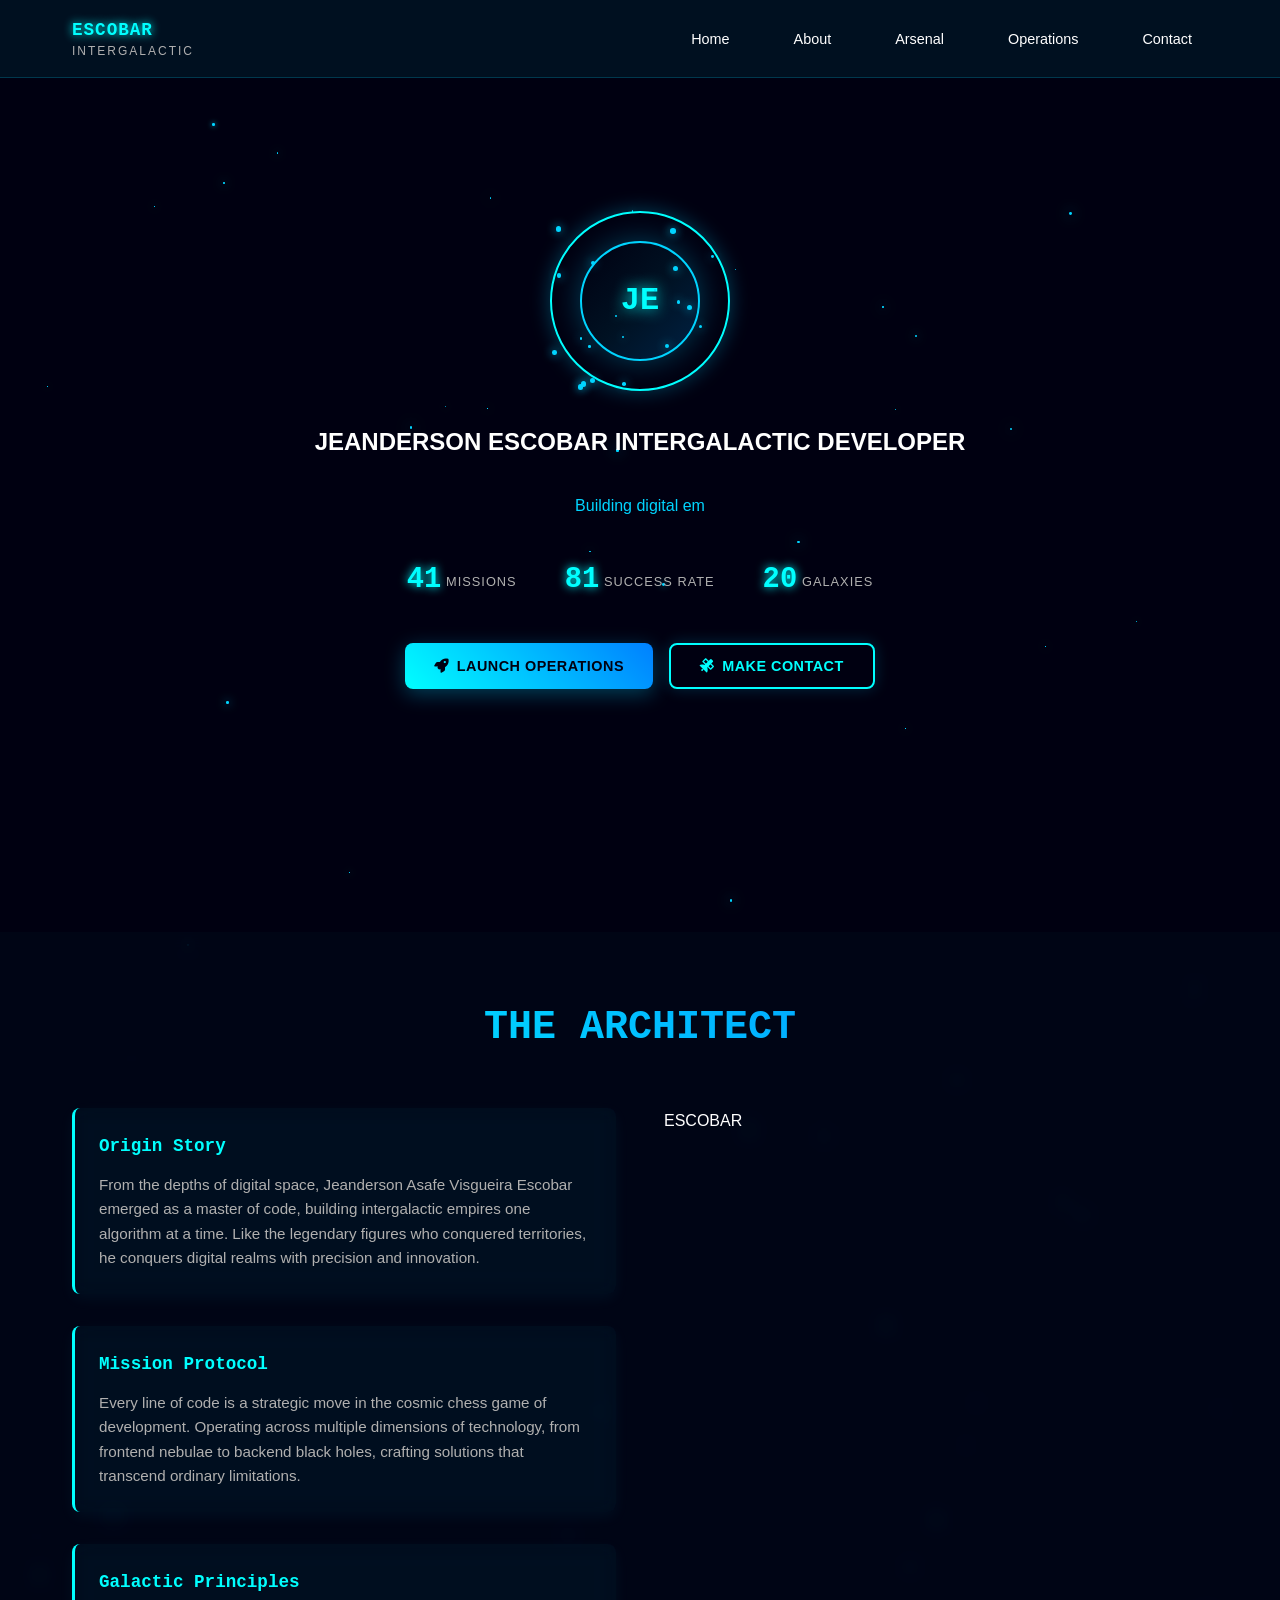
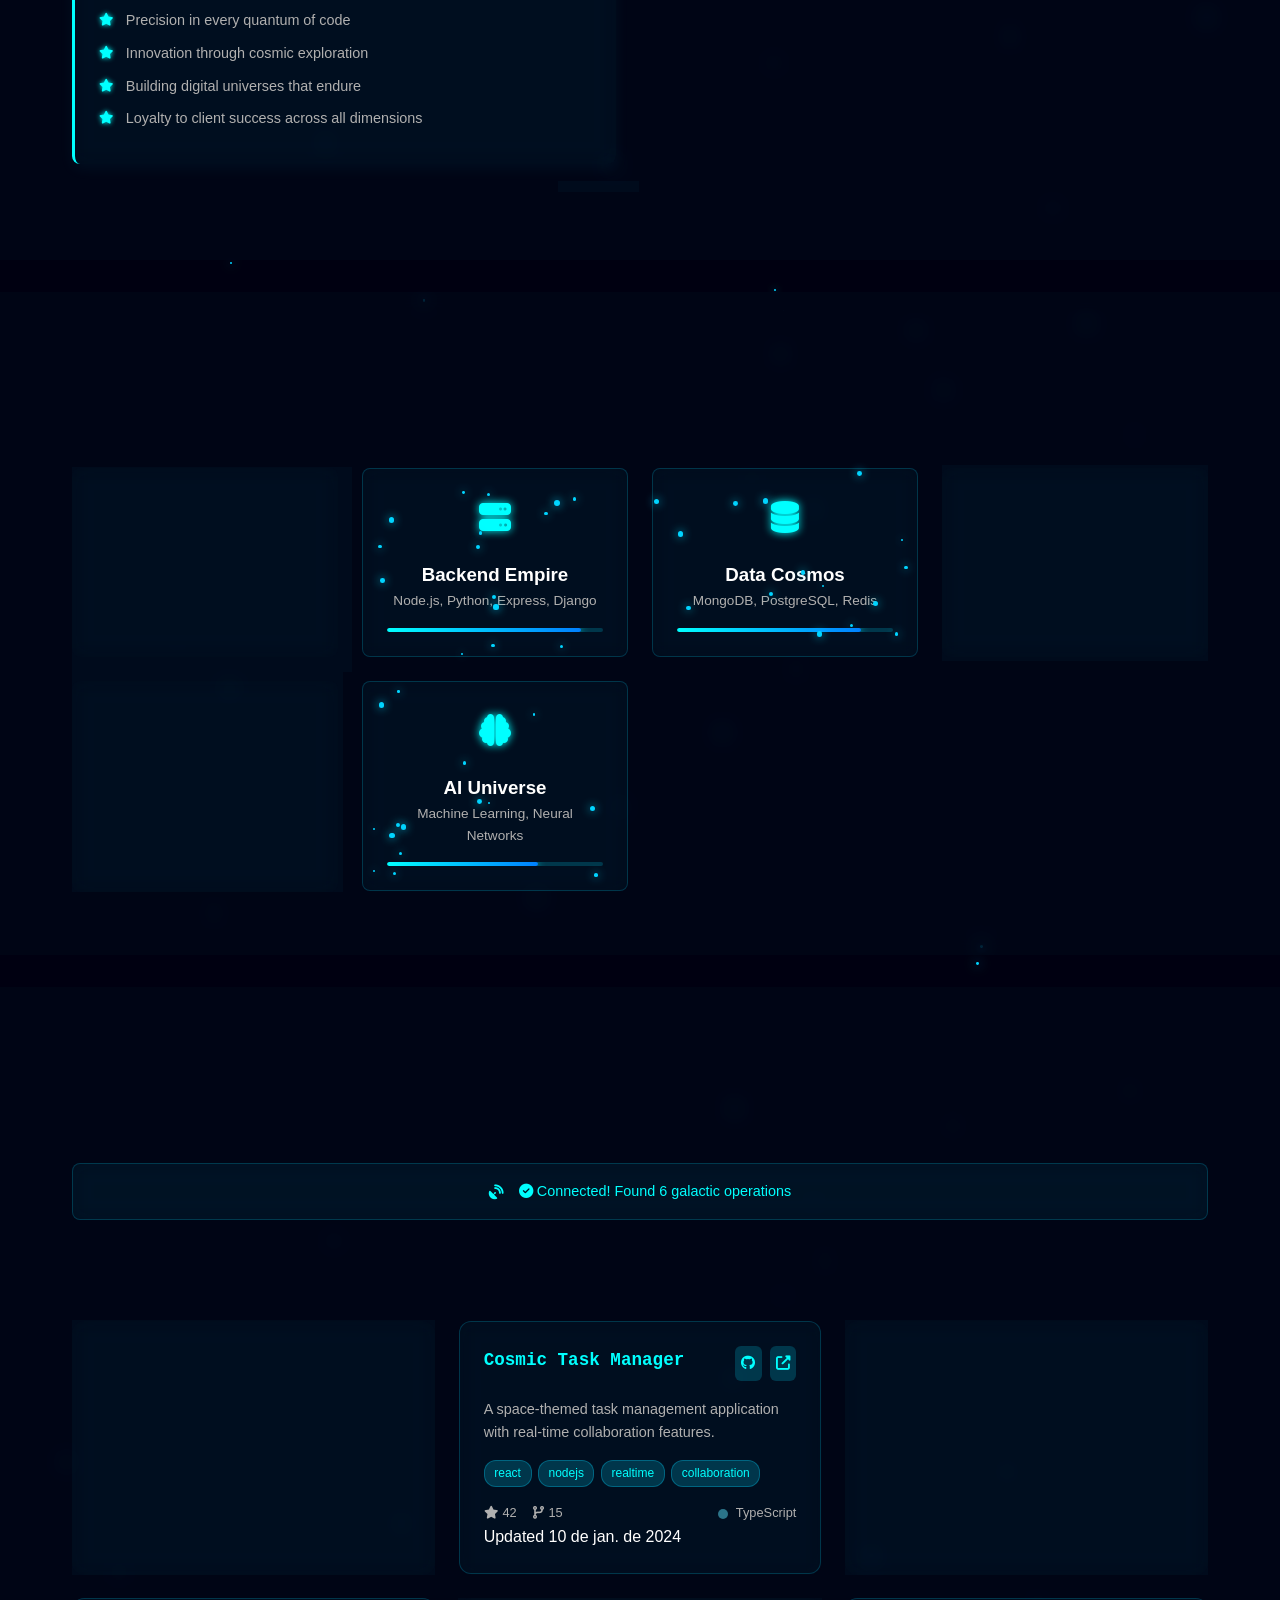
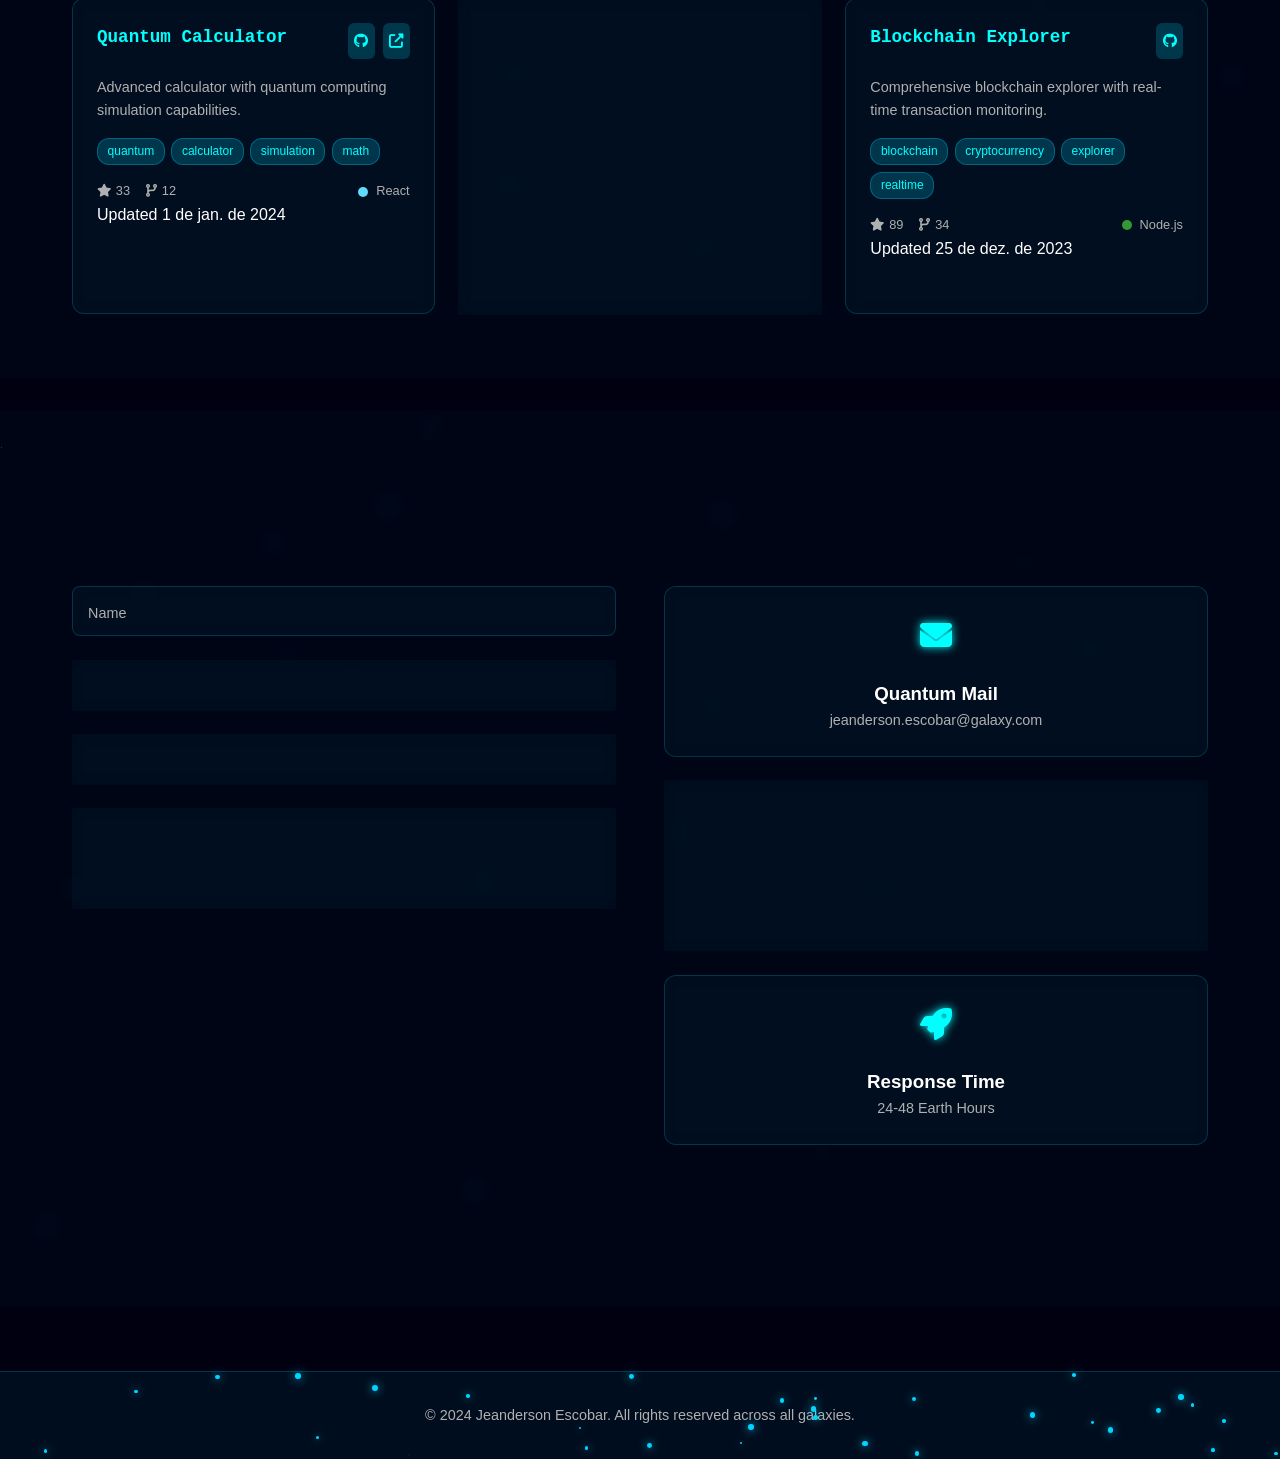
==== index-fixed.html @ a7694b0b "portfolio" ====
<!DOCTYPE html>
<html lang="pt-BR">
<head>
    <meta charset="UTF-8">
    <meta name="viewport" content="width=device-width, initial-scale=1.0">
    <title>Jeanderson Escobar - Intergalactic Developer</title>
    <link href="https://fonts.googleapis.com/css2?family=Orbitron:wght@400;700;900&family=Exo+2:wght@300;400;500;600;700&display=swap" rel="stylesheet">
    <link rel="stylesheet" href="https://cdnjs.cloudflare.com/ajax/libs/font-awesome/6.4.0/css/all.min.css">
    <link rel="stylesheet" href="styles.css">
</head>
<body>
    <!-- Starfield Background -->
    <div id="starfield"></div>
    <div id="nebula"></div>
    
    <!-- Navigation -->
    <nav class="navbar" id="navbar">
        <div class="nav-container">
            <div class="nav-logo">
                <span class="logo-text">ESCOBAR</span>
                <span class="logo-subtitle">INTERGALACTIC</span>
            </div>
            <ul class="nav-menu" id="nav-menu">
                <li><a href="#home" class="nav-link">Home</a></li>
                <li><a href="#about" class="nav-link">About</a></li>
                <li><a href="#skills" class="nav-link">Arsenal</a></li>
                <li><a href="#projects" class="nav-link">Operations</a></li>
                <li><a href="#contact" class="nav-link">Contact</a></li>
            </ul>
            <div class="hamburger" id="hamburger">
                <span></span>
                <span></span>
                <span></span>
            </div>
        </div>
    </nav>

    <!-- Hero Section -->
    <section id="home" class="hero">
        <div class="hero-content">
            <div class="hero-avatar">
                <div class="avatar-ring"></div>
                <div class="avatar-core">JE</div>
                <div class="avatar-particles"></div>
            </div>
            <h1 class="hero-title">
                <span class="title-line">JEANDERSON</span>
                <span class="title-line main-name">ESCOBAR</span>
                <span class="title-line subtitle">INTERGALACTIC DEVELOPER</span>
            </h1>
            <div class="hero-description">
                <p class="typing-text" id="typing-text">Building digital empires across the galaxy...</p>
            </div>
            <div class="hero-stats">
                <div class="stat-item">
                    <span class="stat-number" data-target="50">0</span>
                    <span class="stat-label">Missions</span>
                </div>
                <div class="stat-item">
                    <span class="stat-number" data-target="100">0</span>
                    <span class="stat-label">Success Rate</span>
                </div>
                <div class="stat-item">
                    <span class="stat-number" data-target="25">0</span>
                    <span class="stat-label">Galaxies</span>
                </div>
            </div>
            <div class="hero-buttons">
                <button class="btn btn-primary" onclick="scrollToSection('projects')">
                    <i class="fas fa-rocket"></i>
                    Launch Operations
                </button>
                <button class="btn btn-secondary" onclick="scrollToSection('contact')">
                    <i class="fas fa-satellite"></i>
                    Make Contact
                </button>
            </div>
        </div>
        <div class="scroll-indicator">
            <div class="scroll-arrow"></div>
        </div>
    </section>

    <!-- About Section -->
    <section id="about" class="section">
        <div class="container">
            <h2 class="section-title">
                <span class="title-text">THE ARCHITECT</span>
                <span class="title-glow"></span>
            </h2>
            <div class="about-content">
                <div class="about-text">
                    <div class="text-block">
                        <h3>Origin Story</h3>
                        <p>From the depths of digital space, Jeanderson Asafe Visgueira Escobar emerged as a master of code, building intergalactic empires one algorithm at a time. Like the legendary figures who conquered territories, he conquers digital realms with precision and innovation.</p>
                    </div>
                    <div class="text-block">
                        <h3>Mission Protocol</h3>
                        <p>Every line of code is a strategic move in the cosmic chess game of development. Operating across multiple dimensions of technology, from frontend nebulae to backend black holes, crafting solutions that transcend ordinary limitations.</p>
                    </div>
                    <div class="text-block">
                        <h3>Galactic Principles</h3>
                        <ul class="principle-list">
                            <li><i class="fas fa-star"></i> Precision in every quantum of code</li>
                            <li><i class="fas fa-star"></i> Innovation through cosmic exploration</li>
                            <li><i class="fas fa-star"></i> Building digital universes that endure</li>
                            <li><i class="fas fa-star"></i> Loyalty to client success across all dimensions</li>
                        </ul>
                    </div>
                </div>
                <div class="about-visual">
                    <div class="hologram-container">
                        <div class="hologram-avatar">
                            <div class="hologram-lines"></div>
                            <div class="avatar-3d">ESCOBAR</div>
                            <div class="hologram-data">
                                <div class="data-stream"></div>
                                <div class="data-stream"></div>
                                <div class="data-stream"></div>
                            </div>
                        </div>
                    </div>
                </div>
            </div>
        </div>
    </section>

    <!-- Skills Section -->
    <section id="skills" class="section">
        <div class="container">
            <h2 class="section-title">
                <span class="title-text">ARSENAL OF TECHNOLOGIES</span>
                <span class="title-glow"></span>
            </h2>
            <div class="skills-grid">
                <div class="skill-card" data-skill="frontend">
                    <div class="skill-icon">
                        <i class="fab fa-react"></i>
                    </div>
                    <h3>Frontend Mastery</h3>
                    <p>React, Vue.js, Angular, TypeScript</p>
                    <div class="skill-level">
                        <div class="level-bar" data-level="95"></div>
                    </div>
                    <div class="skill-particles"></div>
                </div>
                <div class="skill-card" data-skill="backend">
                    <div class="skill-icon">
                        <i class="fas fa-server"></i>
                    </div>
                    <h3>Backend Empire</h3>
                    <p>Node.js, Python, Express, Django</p>
                    <div class="skill-level">
                        <div class="level-bar" data-level="90"></div>
                    </div>
                    <div class="skill-particles"></div>
                </div>
                <div class="skill-card" data-skill="database">
                    <div class="skill-icon">
                        <i class="fas fa-database"></i>
                    </div>
                    <h3>Data Cosmos</h3>
                    <p>MongoDB, PostgreSQL, Redis</p>
                    <div class="skill-level">
                        <div class="level-bar" data-level="85"></div>
                    </div>
                    <div class="skill-particles"></div>
                </div>
                <div class="skill-card" data-skill="devops">
                    <div class="skill-icon">
                        <i class="fas fa-cloud"></i>
                    </div>
                    <h3>Cloud Galaxy</h3>
                    <p>AWS, Docker, Kubernetes</p>
                    <div class="skill-level">
                        <div class="level-bar" data-level="80"></div>
                    </div>
                    <div class="skill-particles"></div>
                </div>
                <div class="skill-card" data-skill="mobile">
                    <div class="skill-icon">
                        <i class="fas fa-mobile-alt"></i>
                    </div>
                    <h3>Mobile Dimension</h3>
                    <p>React Native, Flutter</p>
                    <div class="skill-level">
                        <div class="level-bar" data-level="75"></div>
                    </div>
                    <div class="skill-particles"></div>
                </div>
                <div class="skill-card" data-skill="ai">
                    <div class="skill-icon">
                        <i class="fas fa-brain"></i>
                    </div>
                    <h3>AI Universe</h3>
                    <p>Machine Learning, Neural Networks</p>
                    <div class="skill-level">
                        <div class="level-bar" data-level="70"></div>
                    </div>
                    <div class="skill-particles"></div>
                </div>
            </div>
        </div>
    </section>

    <!-- Projects Section -->
    <section id="projects" class="section">
        <div class="container">
            <h2 class="section-title">
                <span class="title-text">GALACTIC OPERATIONS</span>
                <span class="title-glow"></span>
            </h2>
            <div class="github-status" id="github-status">
                <div class="status-indicator">
                    <i class="fas fa-satellite-dish"></i>
                    <span id="status-text">Initializing galactic scan...</span>
                </div>
            </div>
            <div class="project-filters">
                <button class="filter-btn active" data-filter="all">All Operations</button>
                <div id="language-filters"></div>
            </div>
            <div class="projects-grid" id="projects-grid">
                <!-- Projects will be loaded here -->
            </div>
            <div class="loading-spinner" id="loading-spinner">
                <div class="spinner"></div>
                <p>Scanning the galaxy for operations...</p>
            </div>
        </div>
    </section>

    <!-- Contact Section -->
    <section id="contact" class="section">
        <div class="container">
            <h2 class="section-title">
                <span class="title-text">ESTABLISH CONTACT</span>
                <span class="title-glow"></span>
            </h2>
            <div class="contact-content">
                <div class="contact-form-container">
                    <form class="contact-form" id="contact-form">
                        <div class="form-group">
                            <input type="text" id="name" name="name" required>
                            <label for="name">Name</label>
                            <div class="input-glow"></div>
                        </div>
                        <div class="form-group">
                            <input type="email" id="email" name="email" required>
                            <label for="email">Email</label>
                            <div class="input-glow"></div>
                        </div>
                        <div class="form-group">
                            <input type="text" id="subject" name="subject" required>
                            <label for="subject">Mission Type</label>
                            <div class="input-glow"></div>
                        </div>
                        <div class="form-group">
                            <textarea id="message" name="message" required></textarea>
                            <label for="message">Mission Details</label>
                            <div class="input-glow"></div>
                        </div>
                        <button type="submit" class="btn btn-primary">
                            <i class="fas fa-paper-plane"></i>
                            Transmit Message
                        </button>
                    </form>
                </div>
                <div class="contact-info">
                    <div class="contact-card">
                        <div class="card-icon">
                            <i class="fas fa-envelope"></i>
                        </div>
                        <h3>Quantum Mail</h3>
                        <p>jeanderson.escobar@galaxy.com</p>
                    </div>
                    <div class="contact-card">
                        <div class="card-icon">
                            <i class="fas fa-map-marker-alt"></i>
                        </div>
                        <h3>Base Location</h3>
                        <p>São Paulo, Earth, Milky Way</p>
                    </div>
                    <div class="contact-card">
                        <div class="card-icon">
                            <i class="fas fa-rocket"></i>
                        </div>
                        <h3>Response Time</h3>
                        <p>24-48 Earth Hours</p>
                    </div>
                </div>
            </div>
            <div class="social-links">
                <a href="#" class="social-link">
                    <i class="fab fa-github"></i>
                </a>
                <a href="#" class="social-link">
                    <i class="fab fa-linkedin"></i>
                </a>
                <a href="#" class="social-link">
                    <i class="fab fa-twitter"></i>
                </a>
                <a href="#" class="social-link">
                    <i class="fab fa-instagram"></i>
                </a>
            </div>
        </div>
    </section>

    <!-- Footer -->
    <footer class="footer">
        <div class="container">
            <p>&copy; 2024 Jeanderson Escobar. All rights reserved across all galaxies.</p>
            <div class="footer-particles"></div>
        </div>
    </footer>

    <!-- Scripts -->
    <script src="script-fixed.js"></script>
</body>
</html>
---- styles.css ----
/* Reset and Base Styles */
* {
  margin: 0;
  padding: 0;
  box-sizing: border-box;
}

:root {
  --primary-blue: #00d4ff;
  --secondary-blue: #0099cc;
  --dark-blue: #001122;
  --neon-blue: #00ffff;
  --electric-blue: #0080ff;
  --deep-space: #000011;
  --star-white: #ffffff;
  --light-speed: #ffffff;
  --speed-gradient: linear-gradient(135deg, #000011 0%, #001122 50%, #002244 100%);
  --text-primary: #ffffff;
  --text-secondary: #b0b0b0;
  --text-accent: #00d4ff;
}

html {
  scroll-behavior: smooth;
}

body {
  font-family: "Inter", sans-serif;
  background: var(--deep-space);
  color: var(--text-primary);
  overflow-x: hidden;
  line-height: 1.6;
  font-size: 16px;
  position: relative;
}

/* Light Speed Background */
#light-speed-bg {
  position: fixed;
  top: 0;
  left: 0;
  width: 100%;
  height: 100%;
  z-index: -1;
  background: var(--speed-gradient);
  overflow: hidden;
}

.light-rays {
  position: absolute;
  top: 50%;
  left: 50%;
  width: 200%;
  height: 200%;
  transform: translate(-50%, -50%);
  background: radial-gradient(
    ellipse at center,
    transparent 0%,
    transparent 30%,
    rgba(0, 212, 255, 0.1) 40%,
    transparent 70%
  );
  animation: lightRaysPulse 4s ease-in-out infinite alternate;
}

@keyframes lightRaysPulse {
  0% {
    transform: translate(-50%, -50%) scale(1) rotate(0deg);
    opacity: 0.3;
  }
  100% {
    transform: translate(-50%, -50%) scale(1.2) rotate(180deg);
    opacity: 0.8;
  }
}

.light-particles {
  position: absolute;
  width: 100%;
  height: 100%;
  background-image: radial-gradient(2px 2px at 20px 30px, #00d4ff, transparent),
    radial-gradient(2px 2px at 40px 70px, rgba(255, 255, 255, 0.8), transparent),
    radial-gradient(1px 1px at 90px 40px, #00ffff, transparent),
    radial-gradient(1px 1px at 130px 80px, rgba(0, 212, 255, 0.6), transparent),
    radial-gradient(2px 2px at 160px 30px, rgba(255, 255, 255, 0.4), transparent);
  background-repeat: repeat;
  background-size: 200px 100px;
  animation: lightParticlesMove 20s linear infinite;
}

@keyframes lightParticlesMove {
  0% {
    transform: translateX(-200px) translateY(-100px);
  }
  100% {
    transform: translateX(calc(100vw + 200px)) translateY(calc(100vh + 100px));
  }
}

.speed-lines {
  position: absolute;
  width: 100%;
  height: 100%;
  background: repeating-linear-gradient(
    90deg,
    transparent,
    transparent 100px,
    rgba(0, 212, 255, 0.03) 101px,
    rgba(0, 212, 255, 0.03) 102px
  );
  animation: speedLinesMove 2s linear infinite;
}

@keyframes speedLinesMove {
  0% {
    transform: translateX(-100px);
  }
  100% {
    transform: translateX(100px);
  }
}

/* Light Speed Effects */
.light-streak {
  position: absolute;
  width: 2px;
  height: 100px;
  background: linear-gradient(to bottom, transparent, #00d4ff, transparent);
  animation: lightStreak 1s linear infinite;
}

@keyframes lightStreak {
  0% {
    transform: translateX(-100vw) translateY(-50px) rotate(45deg);
    opacity: 0;
  }
  50% {
    opacity: 1;
  }
  100% {
    transform: translateX(100vw) translateY(50px) rotate(45deg);
    opacity: 0;
  }
}

/* Navigation */
.navbar {
  position: fixed;
  top: 0;
  width: 100%;
  background: rgba(0, 17, 34, 0.95);
  backdrop-filter: blur(20px);
  border-bottom: 1px solid rgba(0, 212, 255, 0.2);
  z-index: 1000;
  transition: all 0.3s ease;
}

.navbar.scrolled {
  background: rgba(0, 17, 34, 0.98);
  box-shadow: 0 5px 30px rgba(0, 212, 255, 0.1);
}

.nav-container {
  max-width: 1200px;
  margin: 0 auto;
  padding: 1rem 2rem;
  display: flex;
  justify-content: space-between;
  align-items: center;
}

.nav-logo {
  display: flex;
  flex-direction: column;
  align-items: flex-start;
}

.logo-text {
  font-family: "JetBrains Mono", monospace;
  font-size: 1.1rem;
  font-weight: 600;
  color: var(--neon-blue);
  text-shadow: 0 0 10px var(--neon-blue);
  letter-spacing: 1px;
}

.logo-subtitle {
  font-size: 0.75rem;
  color: var(--text-secondary);
  letter-spacing: 2px;
  margin-top: -2px;
}

.nav-menu {
  display: flex;
  list-style: none;
  gap: 2rem;
}

.nav-link {
  color: var(--text-primary);
  text-decoration: none;
  font-weight: 500;
  font-size: 0.9rem;
  position: relative;
  transition: all 0.3s ease;
  padding: 0.5rem 1rem;
}

.nav-link:hover,
.nav-link.active {
  color: var(--neon-blue);
  text-shadow: 0 0 5px var(--neon-blue);
}

.nav-link::after {
  content: "";
  position: absolute;
  bottom: 0;
  left: 50%;
  width: 0;
  height: 2px;
  background: var(--neon-blue);
  transition: all 0.3s ease;
  transform: translateX(-50%);
  box-shadow: 0 0 5px var(--neon-blue);
}

.nav-link:hover::after,
.nav-link.active::after {
  width: 80%;
}

.hamburger {
  display: none;
  flex-direction: column;
  cursor: pointer;
}

.hamburger span {
  width: 25px;
  height: 2px;
  background: var(--neon-blue);
  margin: 3px 0;
  transition: 0.3s;
  box-shadow: 0 0 5px var(--neon-blue);
}

/* Hero Section */
.hero {
  min-height: 100vh;
  display: flex;
  align-items: center;
  justify-content: center;
  position: relative;
  background: transparent;
}

.hero-content {
  text-align: center;
  max-width: 900px;
  padding: 0 2rem;
  z-index: 2;
}

.hero-avatar {
  position: relative;
  width: 180px;
  height: 180px;
  margin: 0 auto 2rem;
}

.avatar-ring {
  position: absolute;
  top: 0;
  left: 0;
  width: 100%;
  height: 100%;
  border: 2px solid var(--neon-blue);
  border-radius: 50%;
  animation: rotate 10s linear infinite;
  box-shadow: 0 0 20px rgba(0, 212, 255, 0.3);
}

.avatar-core {
  position: absolute;
  top: 50%;
  left: 50%;
  transform: translate(-50%, -50%);
  width: 120px;
  height: 120px;
  background: var(--speed-gradient);
  border-radius: 50%;
  display: flex;
  align-items: center;
  justify-content: center;
  font-family: "JetBrains Mono", monospace;
  font-size: 2rem;
  font-weight: 600;
  color: var(--neon-blue);
  text-shadow: 0 0 15px var(--neon-blue);
  border: 2px solid var(--primary-blue);
  box-shadow: 0 0 30px rgba(0, 212, 255, 0.3);
}

.avatar-glow {
  position: absolute;
  top: -10px;
  left: -10px;
  width: calc(100% + 20px);
  height: calc(100% + 20px);
  border-radius: 50%;
  background: radial-gradient(circle, rgba(0, 212, 255, 0.2) 0%, transparent 70%);
  animation: avatarGlow 3s ease-in-out infinite alternate;
}

@keyframes avatarGlow {
  0% {
    transform: scale(1);
    opacity: 0.5;
  }
  100% {
    transform: scale(1.1);
    opacity: 0.8;
  }
}

@keyframes rotate {
  from {
    transform: rotate(0deg);
  }
  to {
    transform: rotate(360deg);
  }
}

.hero-title {
  margin-bottom: 1.5rem;
}

.hero-name {
  display: block;
  font-family: "JetBrains Mono", monospace;
  font-size: clamp(1.2rem, 3vw, 1.8rem);
  font-weight: 500;
  color: var(--text-primary);
  margin-bottom: 0.5rem;
  letter-spacing: 1px;
}

.hero-role {
  display: block;
  font-size: clamp(2rem, 5vw, 3.5rem);
  font-weight: 700;
  background: linear-gradient(45deg, var(--neon-blue), var(--electric-blue));
  -webkit-background-clip: text;
  -webkit-text-fill-color: transparent;
  background-clip: text;
  margin-bottom: 0.5rem;
  animation: titleGlow 3s ease-in-out infinite alternate;
}

.hero-specialization {
  display: block;
  font-size: clamp(0.9rem, 2vw, 1.2rem);
  color: var(--text-secondary);
  font-weight: 400;
  letter-spacing: 1px;
}

@keyframes titleGlow {
  0% {
    filter: brightness(1);
  }
  100% {
    filter: brightness(1.2);
  }
}

.hero-description {
  margin-bottom: 2rem;
  height: 40px;
  display: flex;
  align-items: center;
  justify-content: center;
}

.typing-text {
  font-size: 1rem;
  color: var(--text-accent);
  min-height: 1.5em;
}

.hero-stats {
  display: flex;
  justify-content: center;
  gap: 3rem;
  margin-bottom: 2.5rem;
}

.stat-item {
  text-align: center;
}

.stat-number {
  display: block;
  font-family: "JetBrains Mono", monospace;
  font-size: 1.8rem;
  font-weight: 700;
  color: var(--neon-blue);
  text-shadow: 0 0 10px var(--neon-blue);
}

.stat-label {
  display: block;
  font-size: 0.8rem;
  color: var(--text-secondary);
  text-transform: uppercase;
  letter-spacing: 1px;
  margin-top: 0.25rem;
}

.hero-buttons {
  display: flex;
  gap: 1rem;
  justify-content: center;
  flex-wrap: wrap;
}

.btn {
  padding: 0.8rem 1.8rem;
  border: none;
  border-radius: 8px;
  font-family: "Inter", sans-serif;
  font-weight: 600;
  font-size: 0.9rem;
  text-transform: uppercase;
  letter-spacing: 0.5px;
  cursor: pointer;
  transition: all 0.3s ease;
  position: relative;
  overflow: hidden;
  display: flex;
  align-items: center;
  gap: 0.5rem;
  text-decoration: none;
}

.btn-primary {
  background: linear-gradient(45deg, var(--neon-blue), var(--electric-blue));
  color: var(--deep-space);
  box-shadow: 0 5px 20px rgba(0, 212, 255, 0.3);
}

.btn-primary:hover {
  transform: translateY(-2px);
  box-shadow: 0 8px 25px rgba(0, 212, 255, 0.4);
}

.btn-secondary {
  background: transparent;
  color: var(--neon-blue);
  border: 2px solid var(--neon-blue);
  box-shadow: 0 0 15px rgba(0, 212, 255, 0.2);
}

.btn-secondary:hover {
  background: var(--neon-blue);
  color: var(--deep-space);
  box-shadow: 0 0 20px rgba(0, 212, 255, 0.4);
}

/* Sections */
.section {
  padding: 4rem 0;
  position: relative;
  background: rgba(0, 17, 34, 0.3);
  backdrop-filter: blur(10px);
  margin: 2rem 0;
}

.container {
  max-width: 1200px;
  margin: 0 auto;
  padding: 0 2rem;
}

.section-title {
  text-align: center;
  margin-bottom: 3rem;
  font-family: "JetBrains Mono", monospace;
  font-size: clamp(1.8rem, 3.5vw, 2.5rem);
  font-weight: 600;
  background: linear-gradient(45deg, var(--neon-blue), var(--electric-blue));
  -webkit-background-clip: text;
  -webkit-text-fill-color: transparent;
  background-clip: text;
}

/* About Section */
.about-content {
  display: grid;
  grid-template-columns: 1fr 1fr;
  gap: 3rem;
  align-items: start;
}

.text-block {
  margin-bottom: 2rem;
  padding: 1.5rem;
  background: rgba(0, 212, 255, 0.03);
  border-left: 3px solid var(--neon-blue);
  border-radius: 8px;
  box-shadow: 0 5px 15px rgba(0, 212, 255, 0.05);
  backdrop-filter: blur(10px);
}

.text-block h3 {
  font-family: "JetBrains Mono", monospace;
  color: var(--neon-blue);
  margin-bottom: 0.8rem;
  font-size: 1.1rem;
  font-weight: 600;
}

.text-block p {
  color: var(--text-secondary);
  line-height: 1.6;
  font-size: 0.95rem;
}

.principle-list {
  list-style: none;
  padding: 0;
}

.principle-list li {
  margin: 0.6rem 0;
  display: flex;
  align-items: center;
  gap: 0.8rem;
  color: var(--text-secondary);
  font-size: 0.9rem;
}

.principle-list i {
  color: var(--neon-blue);
  text-shadow: 0 0 5px var(--neon-blue);
  font-size: 0.8rem;
}

/* Code Preview */
.code-preview {
  background: rgba(0, 17, 34, 0.8);
  border-radius: 12px;
  overflow: hidden;
  border: 1px solid rgba(0, 212, 255, 0.2);
  box-shadow: 0 10px 30px rgba(0, 212, 255, 0.1);
  backdrop-filter: blur(15px);
}

.code-header {
  background: rgba(0, 212, 255, 0.1);
  padding: 0.8rem 1rem;
  display: flex;
  align-items: center;
  gap: 1rem;
}

.code-dots {
  display: flex;
  gap: 0.4rem;
}

.code-dots span {
  width: 8px;
  height: 8px;
  border-radius: 50%;
  background: var(--text-secondary);
}

.code-dots span:nth-child(1) {
  background: #ff5f56;
}
.code-dots span:nth-child(2) {
  background: #ffbd2e;
}
.code-dots span:nth-child(3) {
  background: #27ca3f;
}

.code-title {
  font-family: "JetBrains Mono", monospace;
  font-size: 0.8rem;
  color: var(--text-secondary);
}

.code-content {
  padding: 1.5rem;
}

.code-content pre {
  margin: 0;
  font-family: "JetBrains Mono", monospace;
  font-size: 0.8rem;
  line-height: 1.5;
  color: var(--text-primary);
}

/* Skills Section */
.skills-categories {
  display: flex;
  flex-direction: column;
  gap: 3rem;
}

.skill-category {
  background: rgba(0, 212, 255, 0.02);
  border-radius: 12px;
  padding: 2rem;
  border: 1px solid rgba(0, 212, 255, 0.1);
  backdrop-filter: blur(10px);
}

.category-title {
  font-family: "JetBrains Mono", monospace;
  font-size: 1.2rem;
  color: var(--neon-blue);
  margin-bottom: 1.5rem;
  text-align: center;
}

.skills-grid {
  display: grid;
  grid-template-columns: repeat(auto-fit, minmax(250px, 1fr));
  gap: 1.5rem;
}

.skill-card {
  background: rgba(0, 212, 255, 0.03);
  border: 1px solid rgba(0, 212, 255, 0.2);
  border-radius: 8px;
  padding: 1.5rem;
  text-align: center;
  transition: all 0.3s ease;
  backdrop-filter: blur(10px);
}

.skill-card:hover {
  transform: translateY(-3px);
  box-shadow: 0 10px 25px rgba(0, 212, 255, 0.15);
  border-color: var(--neon-blue);
}

.skill-card .skill-icon {
  font-size: 2rem;
  color: var(--neon-blue);
  margin-bottom: 1rem;
  text-shadow: 0 0 8px var(--neon-blue);
}

.skill-card h4 {
  font-family: "JetBrains Mono", monospace;
  color: var(--text-primary);
  margin-bottom: 0.5rem;
  font-size: 1rem;
}

.skill-card p {
  color: var(--text-secondary);
  font-size: 0.85rem;
  margin-bottom: 1rem;
}

.skill-level {
  width: 100%;
  height: 4px;
  background: rgba(0, 212, 255, 0.2);
  border-radius: 2px;
  overflow: hidden;
}

.level-bar {
  height: 100%;
  background: linear-gradient(90deg, var(--neon-blue), var(--electric-blue));
  border-radius: 2px;
  width: 0;
  transition: width 2s ease;
  box-shadow: 0 0 8px var(--neon-blue);
}

/* Projects Section */
.github-status {
  text-align: center;
  margin-bottom: 2rem;
  padding: 1rem;
  background: rgba(0, 212, 255, 0.05);
  border-radius: 8px;
  border: 1px solid rgba(0, 212, 255, 0.2);
  backdrop-filter: blur(10px);
}

.status-indicator {
  display: flex;
  align-items: center;
  justify-content: center;
  gap: 1rem;
  color: var(--neon-blue);
  font-size: 0.9rem;
}

.project-filters {
  display: flex;
  justify-content: center;
  gap: 1rem;
  margin-bottom: 2rem;
  flex-wrap: wrap;
}

.filter-btn {
  padding: 0.6rem 1.2rem;
  background: transparent;
  color: var(--primary-blue);
  border: 1px solid var(--primary-blue);
  border-radius: 20px;
  cursor: pointer;
  transition: all 0.3s ease;
  font-family: "Inter", sans-serif;
  font-size: 0.85rem;
  font-weight: 500;
}

.filter-btn:hover,
.filter-btn.active {
  background: var(--neon-blue);
  color: var(--deep-space);
  box-shadow: 0 0 15px rgba(0, 212, 255, 0.3);
}

.projects-grid {
  display: grid;
  grid-template-columns: repeat(auto-fit, minmax(320px, 1fr));
  gap: 1.5rem;
}

.project-card {
  background: rgba(0, 212, 255, 0.03);
  border: 1px solid rgba(0, 212, 255, 0.2);
  border-radius: 12px;
  padding: 1.5rem;
  transition: all 0.3s ease;
  position: relative;
  overflow: hidden;
  backdrop-filter: blur(10px);
}

.project-card:hover {
  transform: translateY(-5px);
  box-shadow: 0 15px 30px rgba(0, 212, 255, 0.2);
  border-color: var(--neon-blue);
}

.project-header {
  display: flex;
  justify-content: space-between;
  align-items: flex-start;
  margin-bottom: 1rem;
}

.project-title {
  font-family: "JetBrains Mono", monospace;
  color: var(--neon-blue);
  font-size: 1.1rem;
  margin-bottom: 0.5rem;
  font-weight: 600;
}

.project-links {
  display: flex;
  gap: 0.5rem;
}

.project-link {
  padding: 0.4rem;
  background: rgba(0, 212, 255, 0.2);
  border-radius: 6px;
  color: var(--neon-blue);
  text-decoration: none;
  transition: all 0.3s ease;
  font-size: 0.9rem;
}

.project-link:hover {
  background: var(--neon-blue);
  color: var(--deep-space);
  box-shadow: 0 0 10px var(--neon-blue);
}

.project-description {
  color: var(--text-secondary);
  margin-bottom: 1rem;
  line-height: 1.6;
  font-size: 0.9rem;
}

.project-topics {
  display: flex;
  flex-wrap: wrap;
  gap: 0.4rem;
  margin-bottom: 1rem;
}

.topic-tag {
  padding: 0.2rem 0.6rem;
  background: rgba(0, 212, 255, 0.2);
  color: var(--neon-blue);
  border-radius: 12px;
  font-size: 0.75rem;
  border: 1px solid rgba(0, 212, 255, 0.3);
}

.project-stats {
  display: flex;
  justify-content: space-between;
  align-items: center;
  font-size: 0.8rem;
  color: var(--text-secondary);
}

.project-meta {
  display: flex;
  gap: 1rem;
}

.stat-item {
  display: flex;
  align-items: center;
  gap: 0.3rem;
}

.language-indicator {
  display: flex;
  align-items: center;
  gap: 0.5rem;
}

.language-dot {
  width: 10px;
  height: 10px;
  border-radius: 50%;
}

.loading-spinner {
  text-align: center;
  padding: 3rem;
  color: var(--primary-blue);
}

.spinner {
  width: 40px;
  height: 40px;
  border: 3px solid rgba(0, 212, 255, 0.3);
  border-top: 3px solid var(--neon-blue);
  border-radius: 50%;
  animation: spin 1s linear infinite;
  margin: 0 auto 1rem;
  box-shadow: 0 0 15px rgba(0, 212, 255, 0.2);
}

@keyframes spin {
  0% {
    transform: rotate(0deg);
  }
  100% {
    transform: rotate(360deg);
  }
}

/* Contact Section */
.contact-content {
  display: grid;
  grid-template-columns: 1fr 1fr;
  gap: 3rem;
  margin-bottom: 3rem;
}

.form-header {
  margin-bottom: 2rem;
}

.form-header h3 {
  font-family: "JetBrains Mono", monospace;
  color: var(--text-primary);
  margin-bottom: 0.5rem;
  font-size: 1.2rem;
}

.form-header p {
  color: var(--text-secondary);
  font-size: 0.9rem;
  line-height: 1.6;
}

.contact-form {
  display: flex;
  flex-direction: column;
  gap: 1.5rem;
}

.form-group {
  position: relative;
}

.form-group input,
.form-group textarea {
  width: 100%;
  padding: 1rem;
  background: rgba(0, 212, 255, 0.03);
  border: 1px solid rgba(0, 212, 255, 0.2);
  border-radius: 8px;
  color: var(--text-primary);
  font-family: "Inter", sans-serif;
  font-size: 0.9rem;
  transition: all 0.3s ease;
  backdrop-filter: blur(10px);
}

.form-group input:focus,
.form-group textarea:focus {
  outline: none;
  border-color: var(--neon-blue);
  box-shadow: 0 0 15px rgba(0, 212, 255, 0.2);
}

.form-group label {
  position: absolute;
  top: 1rem;
  left: 1rem;
  color: var(--text-secondary);
  transition: all 0.3s ease;
  pointer-events: none;
  font-size: 0.9rem;
}

.form-group input:focus + label,
.form-group input:valid + label,
.form-group textarea:focus + label,
.form-group textarea:valid + label {
  top: -0.5rem;
  left: 0.5rem;
  font-size: 0.75rem;
  color: var(--neon-blue);
  background: var(--deep-space);
  padding: 0 0.5rem;
}

.form-group textarea {
  min-height: 100px;
  resize: vertical;
}

.input-glow {
  position: absolute;
  top: 0;
  left: 0;
  width: 100%;
  height: 100%;
  border-radius: 8px;
  background: linear-gradient(45deg, transparent, rgba(0, 212, 255, 0.05), transparent);
  opacity: 0;
  transition: opacity 0.3s ease;
  pointer-events: none;
}

.form-group input:focus ~ .input-glow,
.form-group textarea:focus ~ .input-glow {
  opacity: 1;
}

.contact-info {
  display: flex;
  flex-direction: column;
  gap: 1.5rem;
}

.contact-card {
  background: rgba(0, 212, 255, 0.03);
  border: 1px solid rgba(0, 212, 255, 0.2);
  border-radius: 12px;
  padding: 1.5rem;
  text-align: center;
  transition: all 0.3s ease;
  backdrop-filter: blur(10px);
}

.contact-card:hover {
  transform: translateY(-3px);
  box-shadow: 0 10px 25px rgba(0, 212, 255, 0.15);
  border-color: var(--neon-blue);
}

.card-icon {
  font-size: 2rem;
  color: var(--neon-blue);
  margin-bottom: 1rem;
  text-shadow: 0 0 10px var(--neon-blue);
}

.contact-card h4 {
  font-family: "JetBrains Mono", monospace;
  color: var(--text-primary);
  margin-bottom: 0.5rem;
  font-size: 1rem;
}

.contact-card p {
  color: var(--text-secondary);
  font-size: 0.9rem;
}

.social-links {
  display: flex;
  justify-content: center;
  gap: 1.5rem;
}

.social-link {
  display: flex;
  align-items: center;
  justify-content: center;
  width: 50px;
  height: 50px;
  background: rgba(0, 212, 255, 0.1);
  border: 2px solid rgba(0, 212, 255, 0.3);
  border-radius: 50%;
  color: var(--neon-blue);
  text-decoration: none;
  font-size: 1.2rem;
  transition: all 0.3s ease;
}

.social-link:hover {
  background: var(--neon-blue);
  color: var(--deep-space);
  box-shadow: 0 0 20px rgba(0, 212, 255, 0.4);
  transform: translateY(-3px);
}

/* Footer */
.footer {
  background: rgba(0, 17, 34, 0.8);
  border-top: 1px solid rgba(0, 212, 255, 0.2);
  padding: 2rem 0;
  text-align: center;
  position: relative;
  margin-top: 4rem;
  backdrop-filter: blur(10px);
}

.footer p {
  color: var(--text-secondary);
  font-size: 0.9rem;
}

/* Responsive Design */
@media (max-width: 768px) {
  .nav-menu {
    position: fixed;
    top: 70px;
    left: -100%;
    width: 100%;
    height: calc(100vh - 70px);
    background: rgba(0, 17, 34, 0.98);
    flex-direction: column;
    justify-content: flex-start;
    align-items: center;
    padding-top: 2rem;
    transition: left 0.3s ease;
    backdrop-filter: blur(20px);
  }

  .nav-menu.active {
    left: 0;
  }

  .hamburger {
    display: flex;
  }

  .hero-avatar {
    width: 120px;
    height: 120px;
  }

  .avatar-core {
    width: 80px;
    height: 80px;
    font-size: 1.5rem;
  }

  .hero-stats {
    flex-direction: column;
    gap: 1rem;
  }

  .hero-buttons {
    flex-direction: column;
    align-items: center;
  }

  .about-content {
    grid-template-columns: 1fr;
    gap: 2rem;
  }

  .contact-content {
    grid-template-columns: 1fr;
    gap: 2rem;
  }

  .skills-grid {
    grid-template-columns: 1fr;
  }

  .projects-grid {
    grid-template-columns: 1fr;
  }

  .project-filters {
    flex-direction: column;
    align-items: center;
  }

  .social-links {
    gap: 1rem;
  }

  .social-link {
    width: 45px;
    height: 45px;
    font-size: 1.1rem;
  }
}

/* Custom Scrollbar */
::-webkit-scrollbar {
  width: 6px;
}

::-webkit-scrollbar-track {
  background: var(--deep-space);
}

::-webkit-scrollbar-thumb {
  background: var(--primary-blue);
  border-radius: 3px;
}

::-webkit-scrollbar-thumb:hover {
  background: var(--neon-blue);
}

/* Selection */
::selection {
  background: rgba(0, 212, 255, 0.3);
  color: var(--star-white);
}

/* AOS Custom Animations */
[data-aos="fade-up"] {
  opacity: 0;
  transform: translateY(30px);
  transition: opacity 0.6s ease, transform 0.6s ease;
}

[data-aos="fade-up"].aos-animate {
  opacity: 1;
  transform: translateY(0);
}

[data-aos="fade-right"] {
  opacity: 0;
  transform: translateX(-30px);
  transition: opacity 0.6s ease, transform 0.6s ease;
}

[data-aos="fade-right"].aos-animate {
  opacity: 1;
  transform: translateX(0);
}

[data-aos="fade-left"] {
  opacity: 0;
  transform: translateX(30px);
  transition: opacity 0.6s ease, transform 0.6s ease;
}

[data-aos="fade-left"].aos-animate {
  opacity: 1;
  transform: translateX(0);
}

[data-aos="zoom-in"] {
  opacity: 0;
  transform: scale(0.8);
  transition: opacity 0.6s ease, transform 0.6s ease;
}

[data-aos="zoom-in"].aos-animate {
  opacity: 1;
  transform: scale(1);
}

[data-aos="flip-left"] {
  opacity: 0;
  transform: rotateY(-90deg);
  transition: opacity 0.6s ease, transform 0.6s ease;
}

[data-aos="flip-left"].aos-animate {
  opacity: 1;
  transform: rotateY(0);
}

[data-aos="flip-right"] {
  opacity: 0;
  transform: rotateY(90deg);
  transition: opacity 0.6s ease, transform 0.6s ease;
}

[data-aos="flip-right"].aos-animate {
  opacity: 1;
  transform: rotateY(0);
}
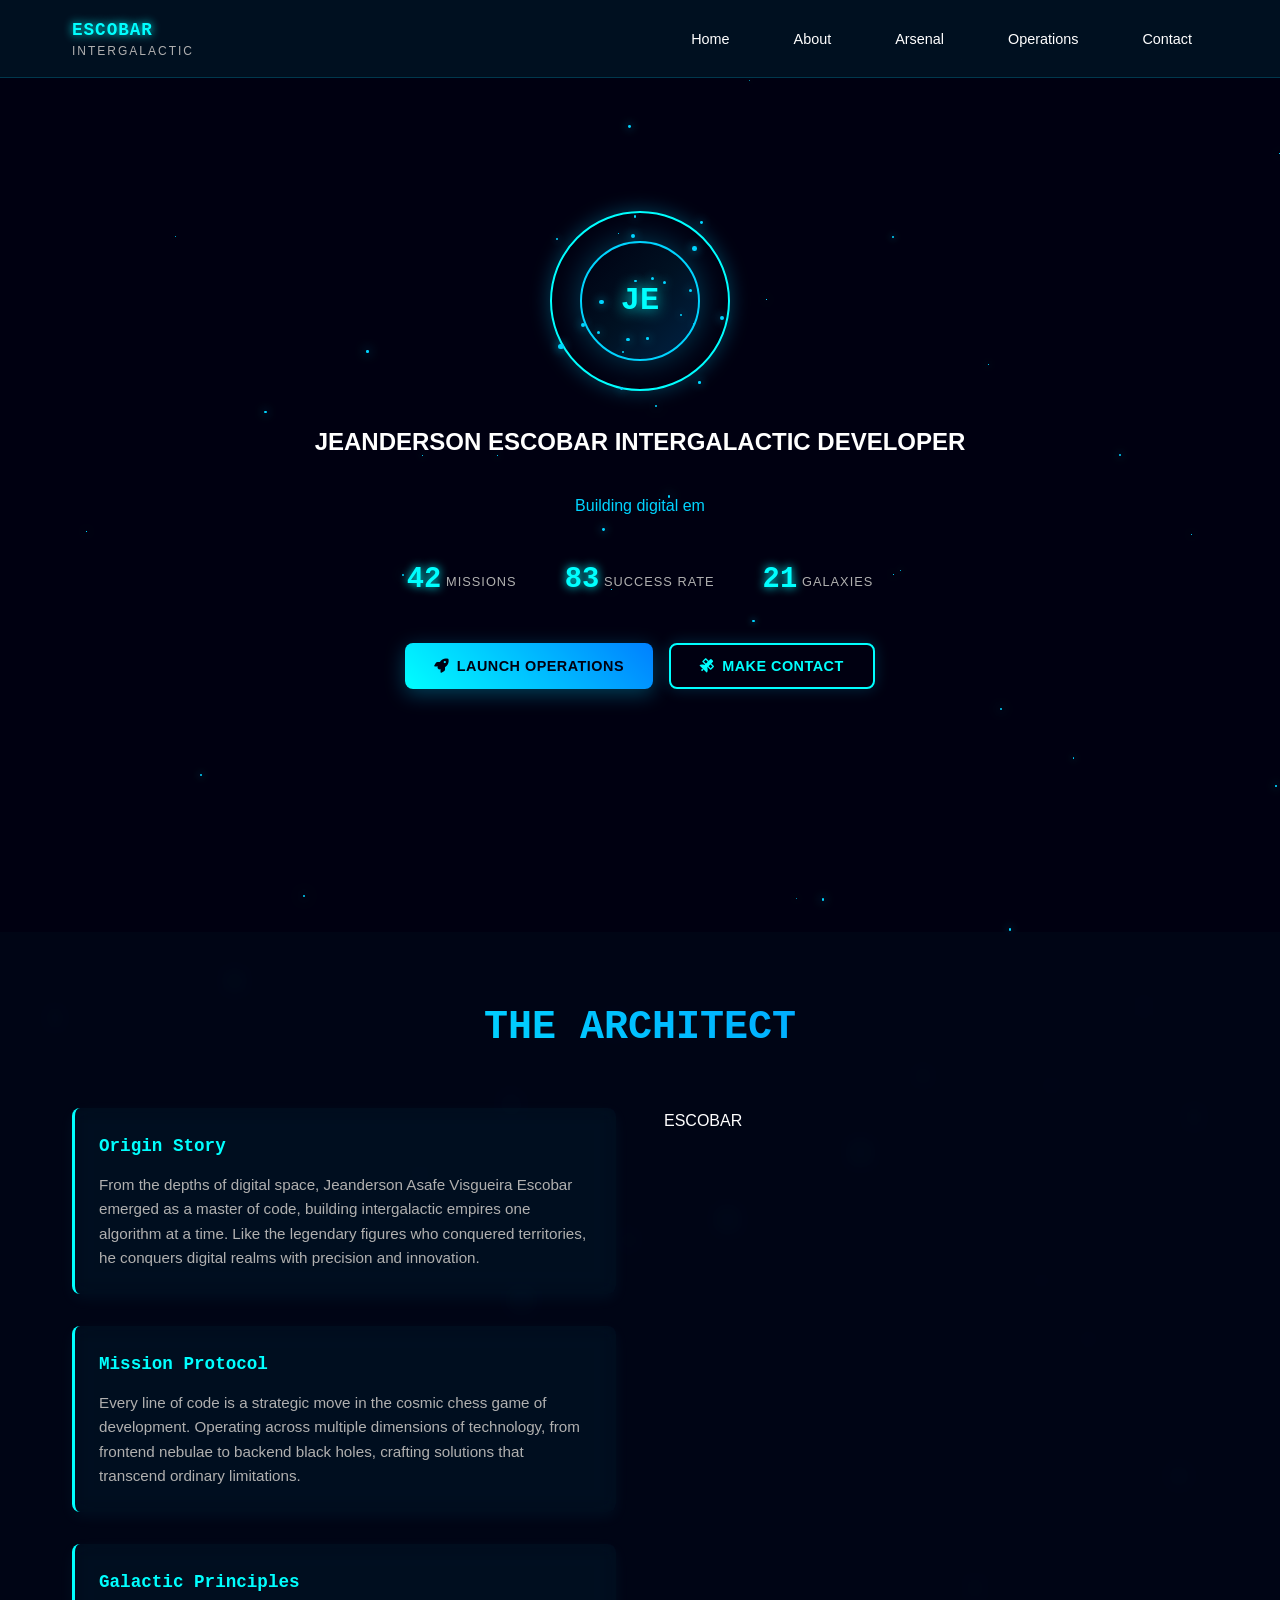
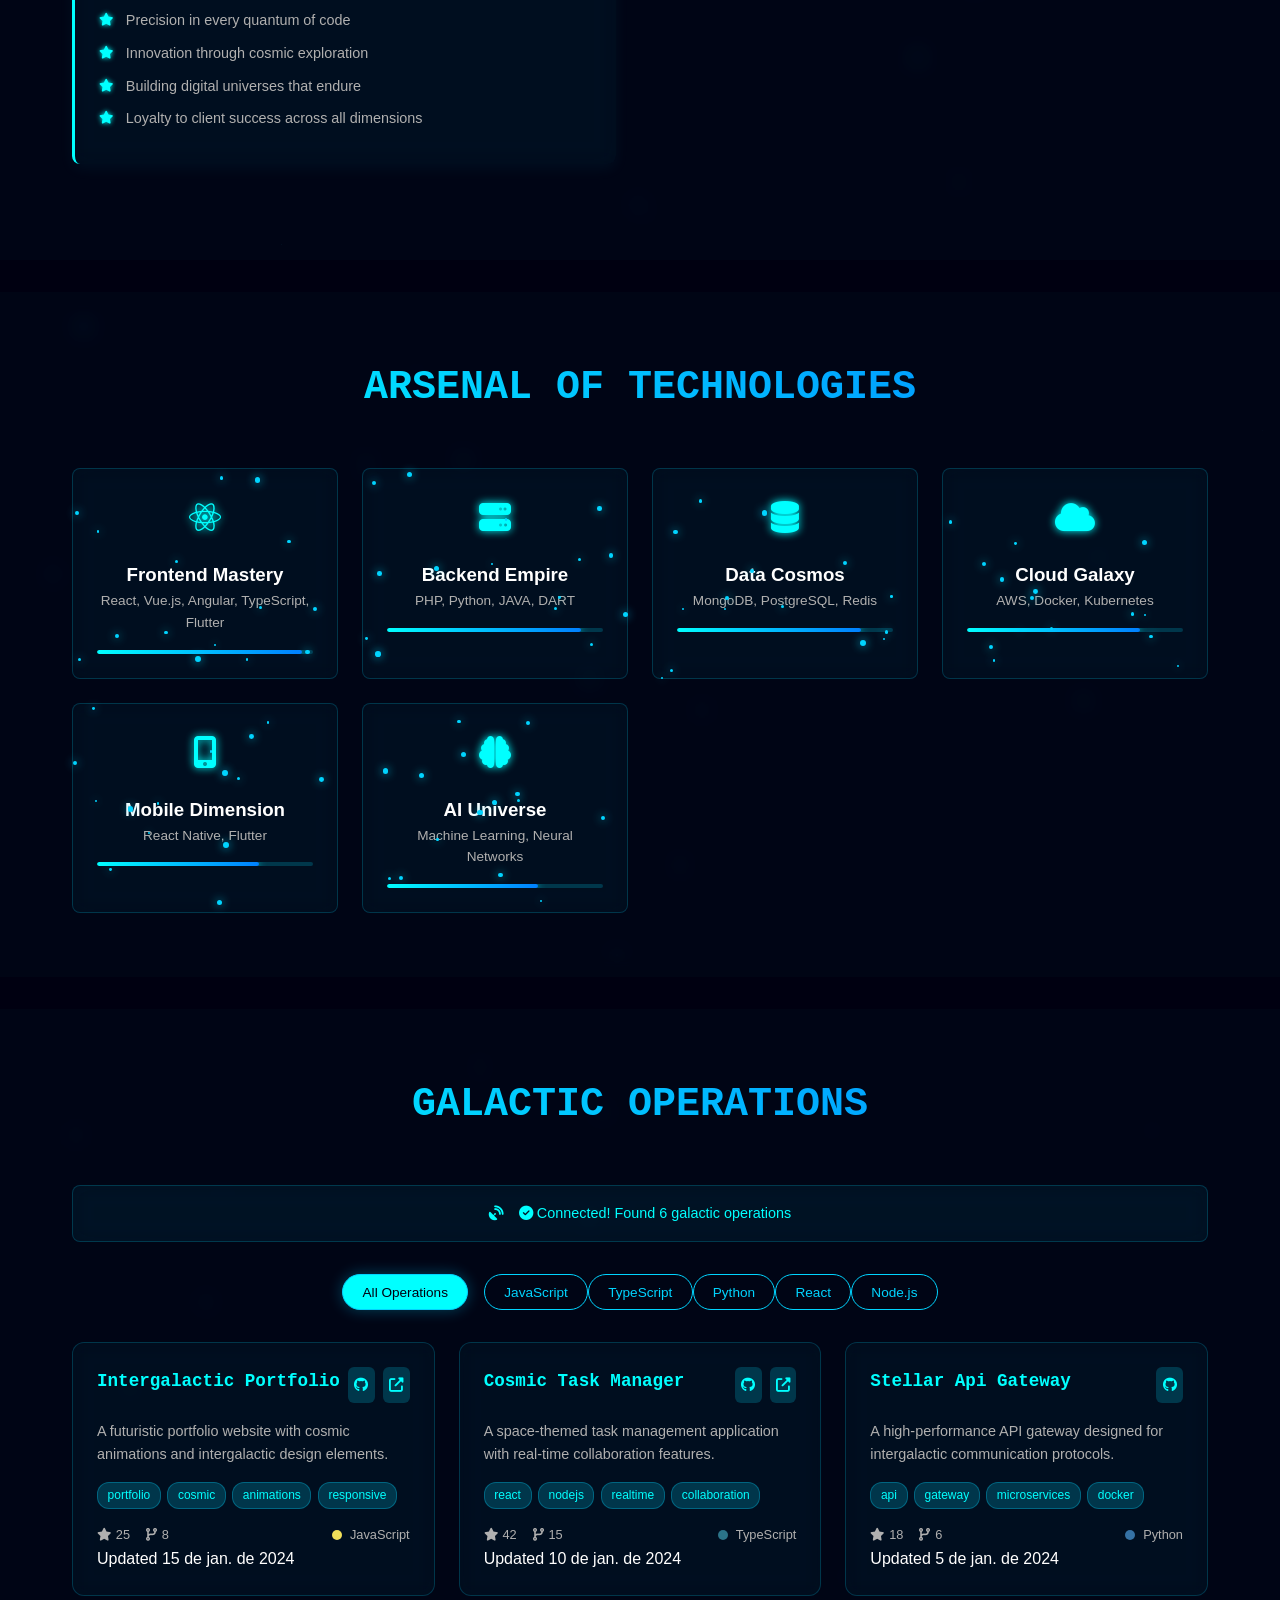
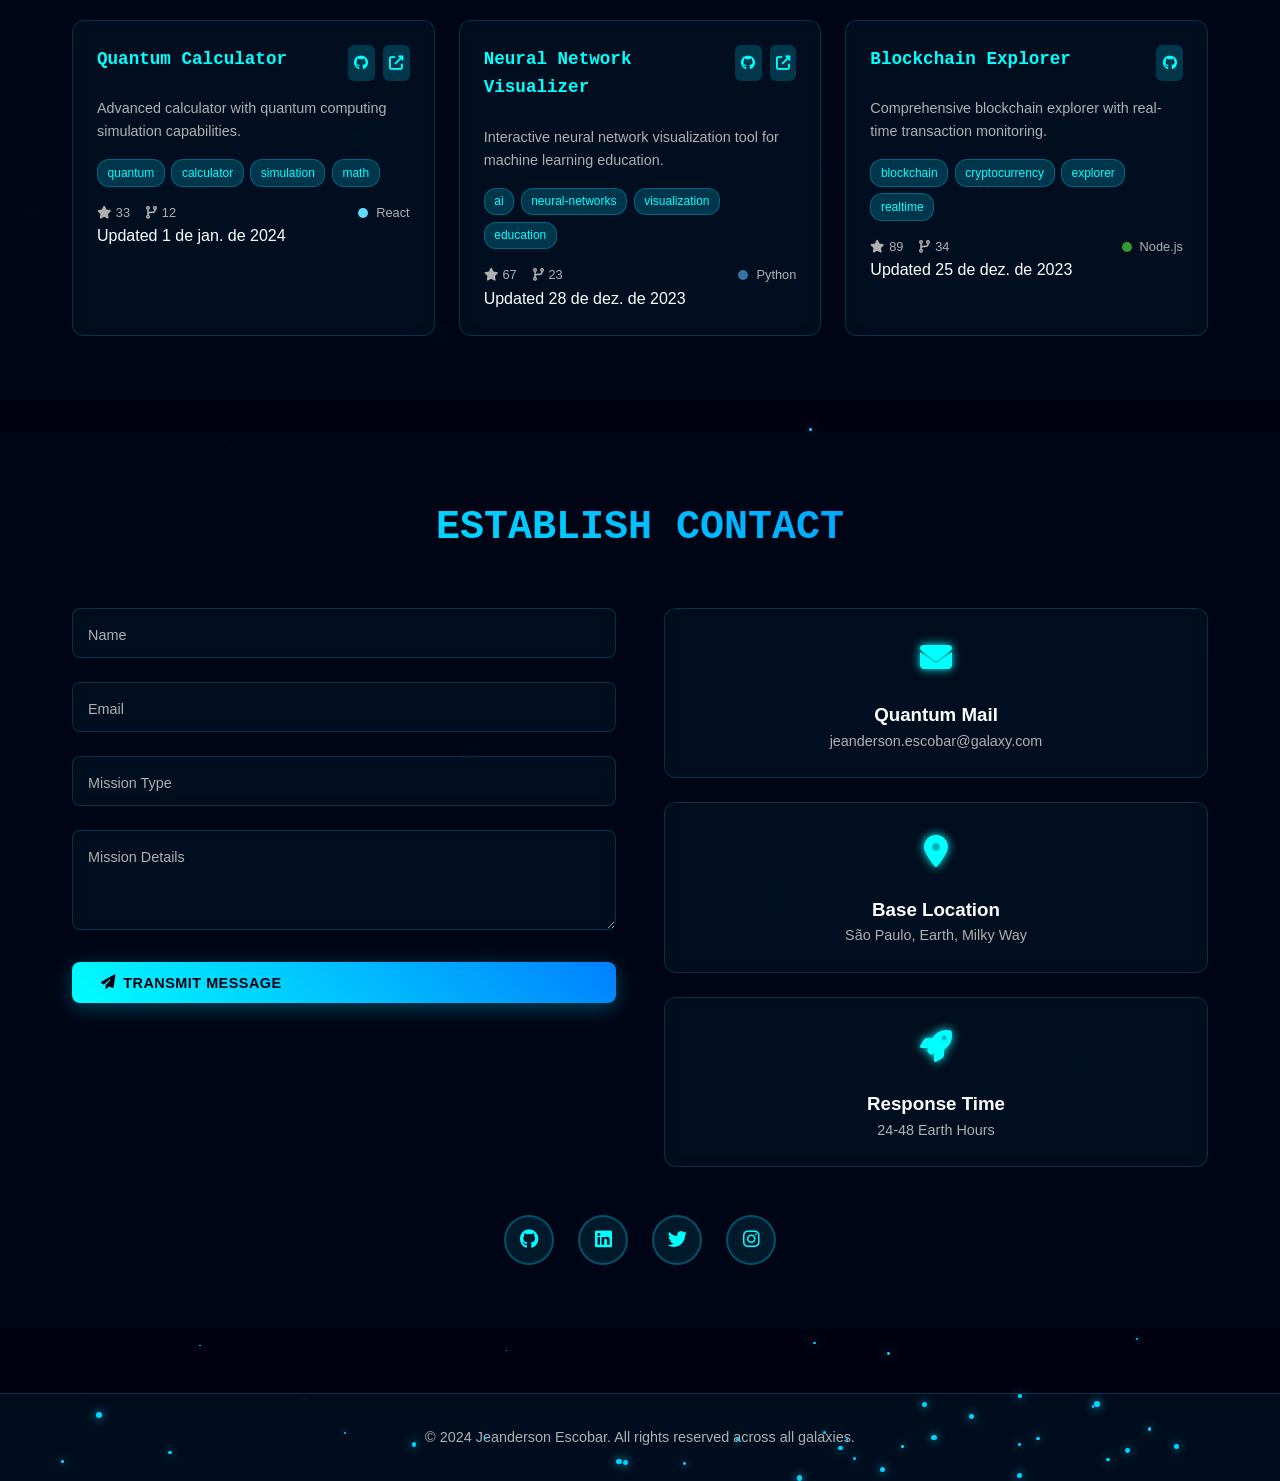
==== commit 9478dee8: "C" ====
--- a/index-fixed.html
+++ b/index-fixed.html
@@ -138,7 +138,7 @@
                         <i class="fab fa-react"></i>
                     </div>
                     <h3>Frontend Mastery</h3>
-                    <p>React, Vue.js, Angular, TypeScript</p>
+                    <p>React, Vue.js, Angular, TypeScript, Flutter</p>
                     <div class="skill-level">
                         <div class="level-bar" data-level="95"></div>
                     </div>
@@ -149,7 +149,7 @@
                         <i class="fas fa-server"></i>
                     </div>
                     <h3>Backend Empire</h3>
-                    <p>Node.js, Python, Express, Django</p>
+                    <p>PHP, Python, JAVA, DART</p>
                     <div class="skill-level">
                         <div class="level-bar" data-level="90"></div>
                     </div>
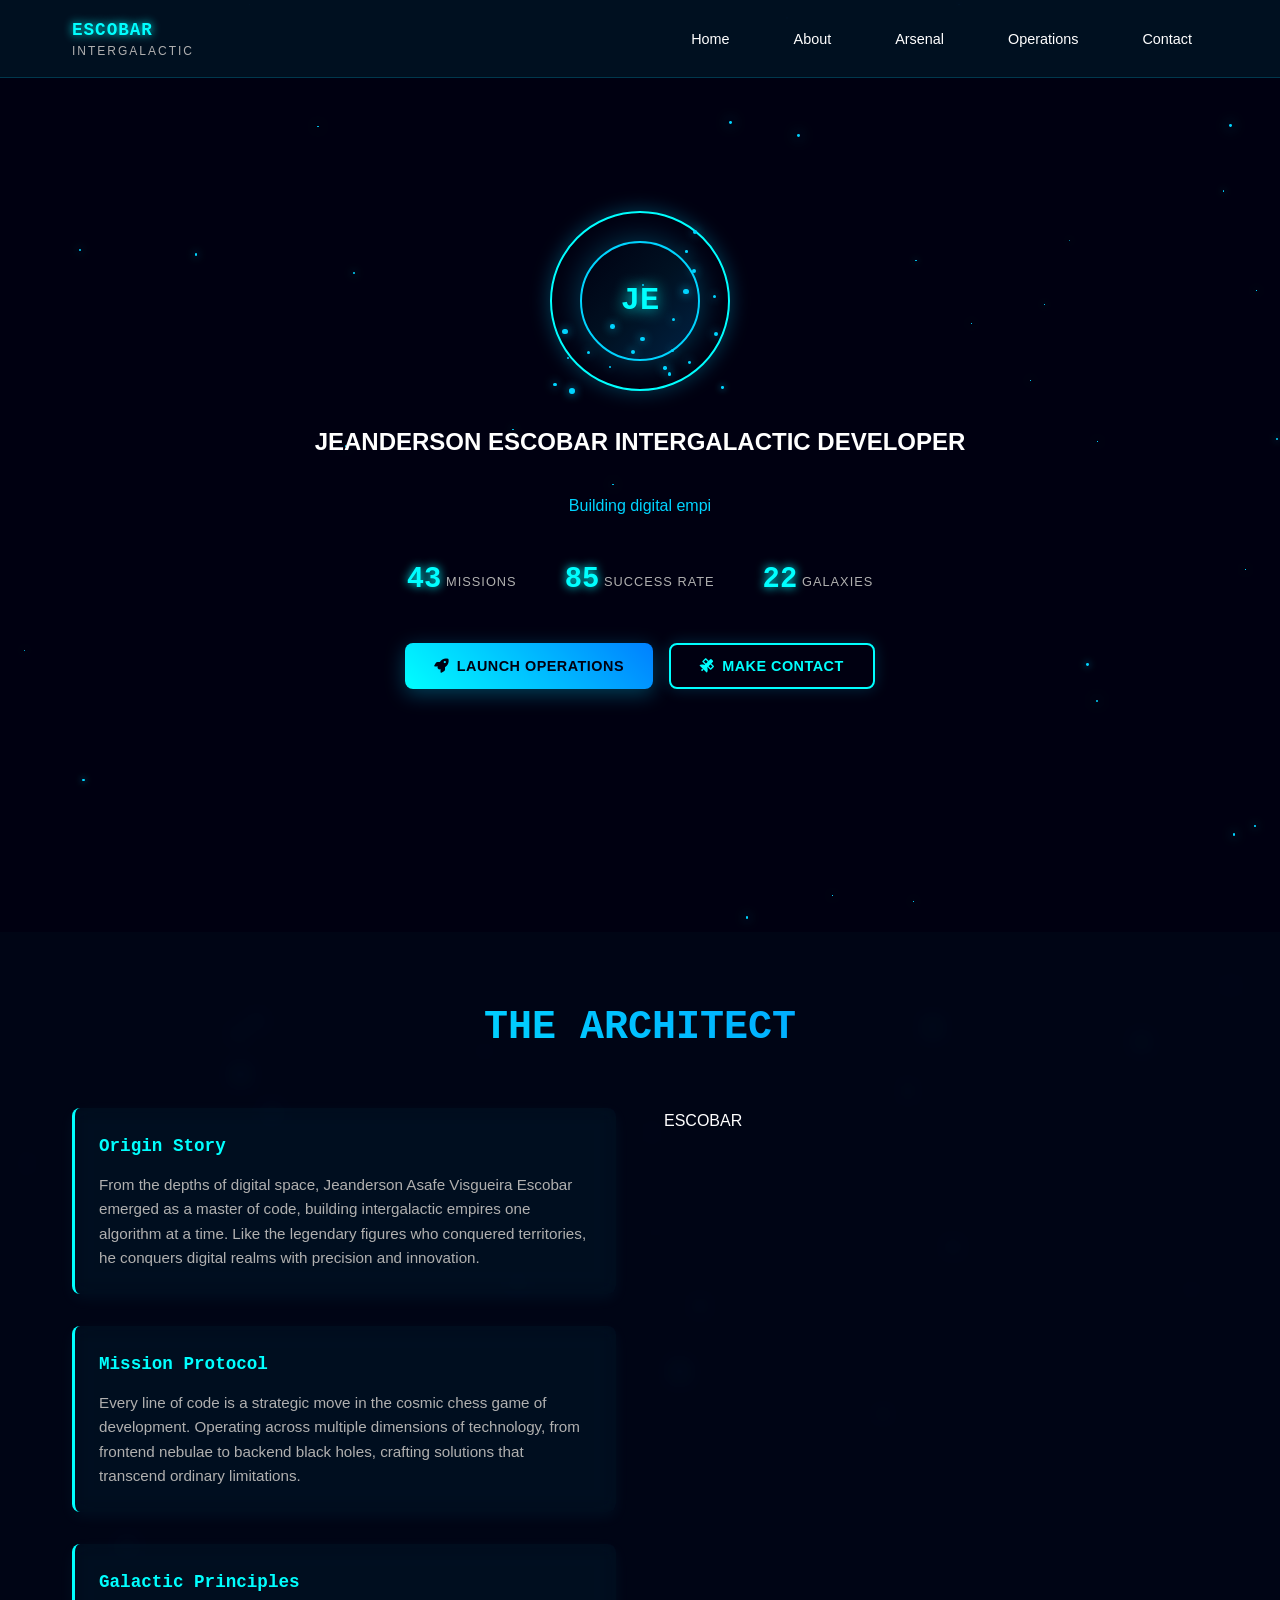
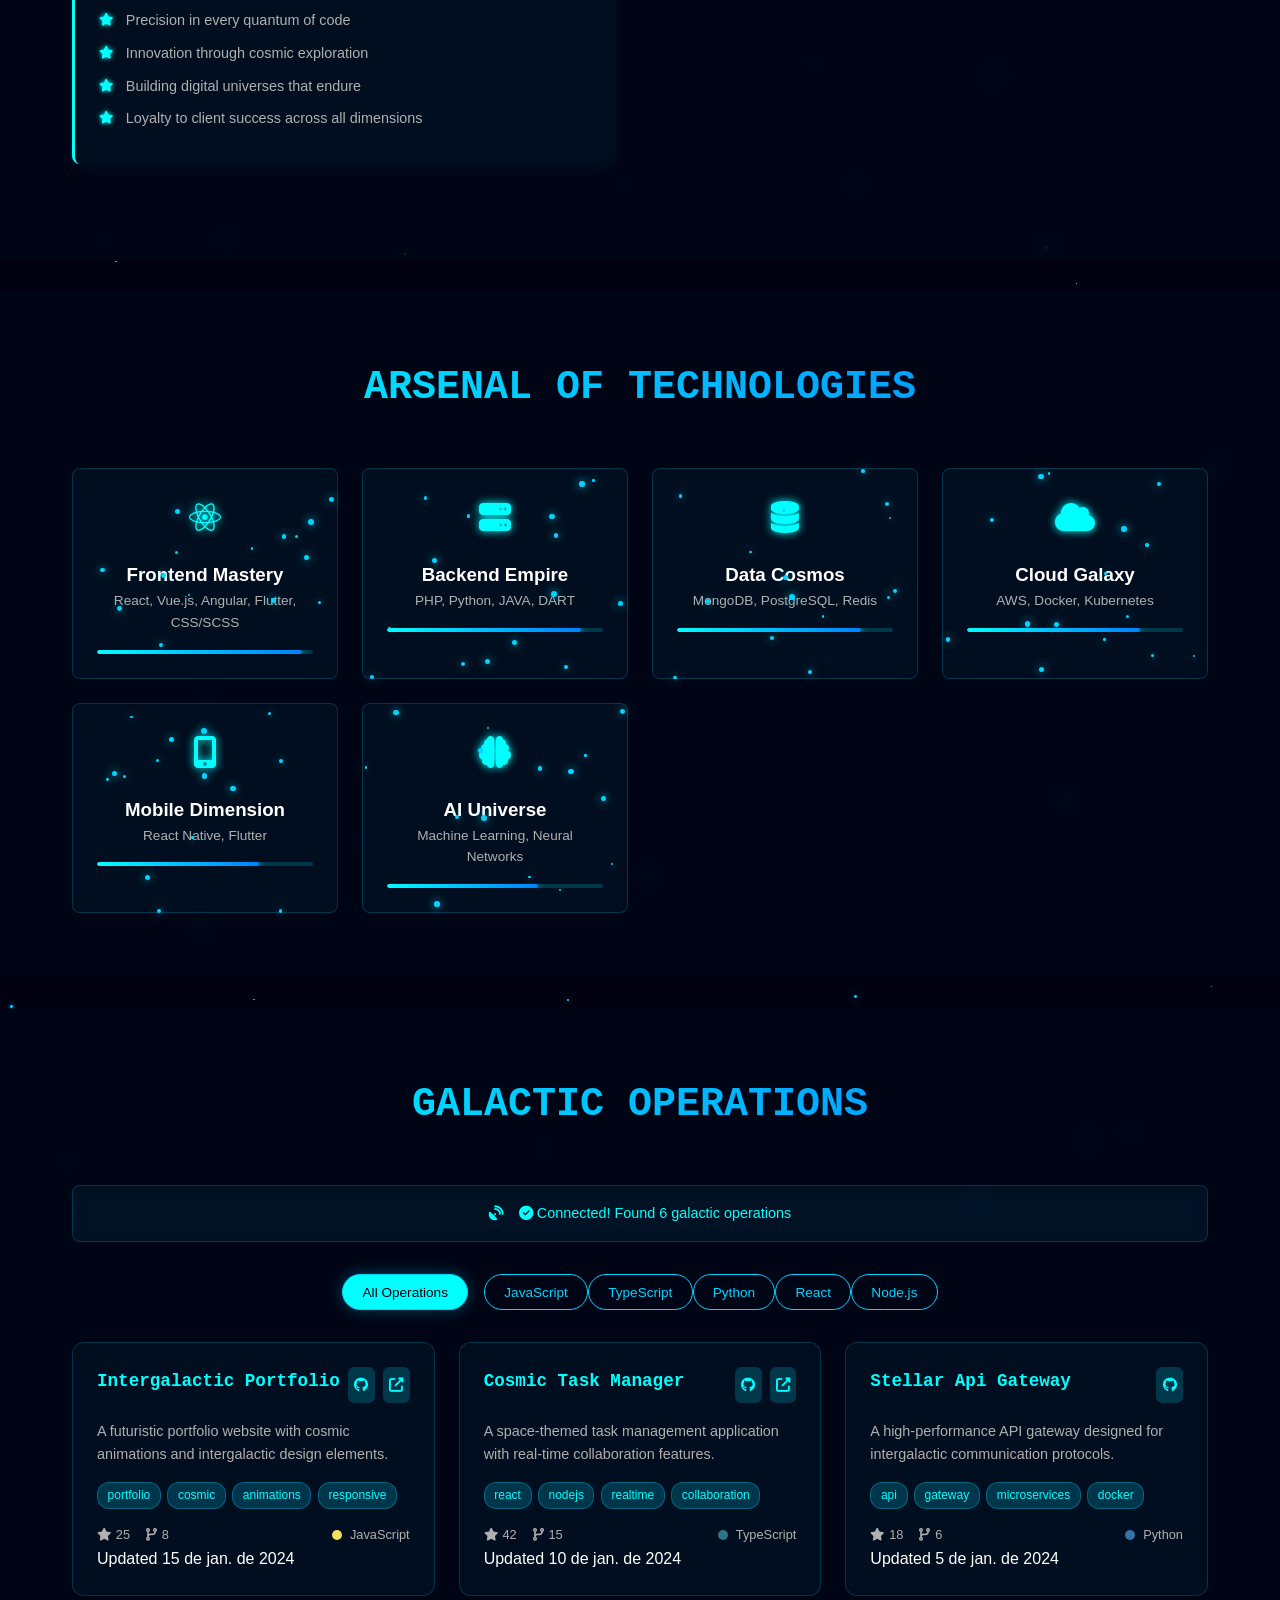
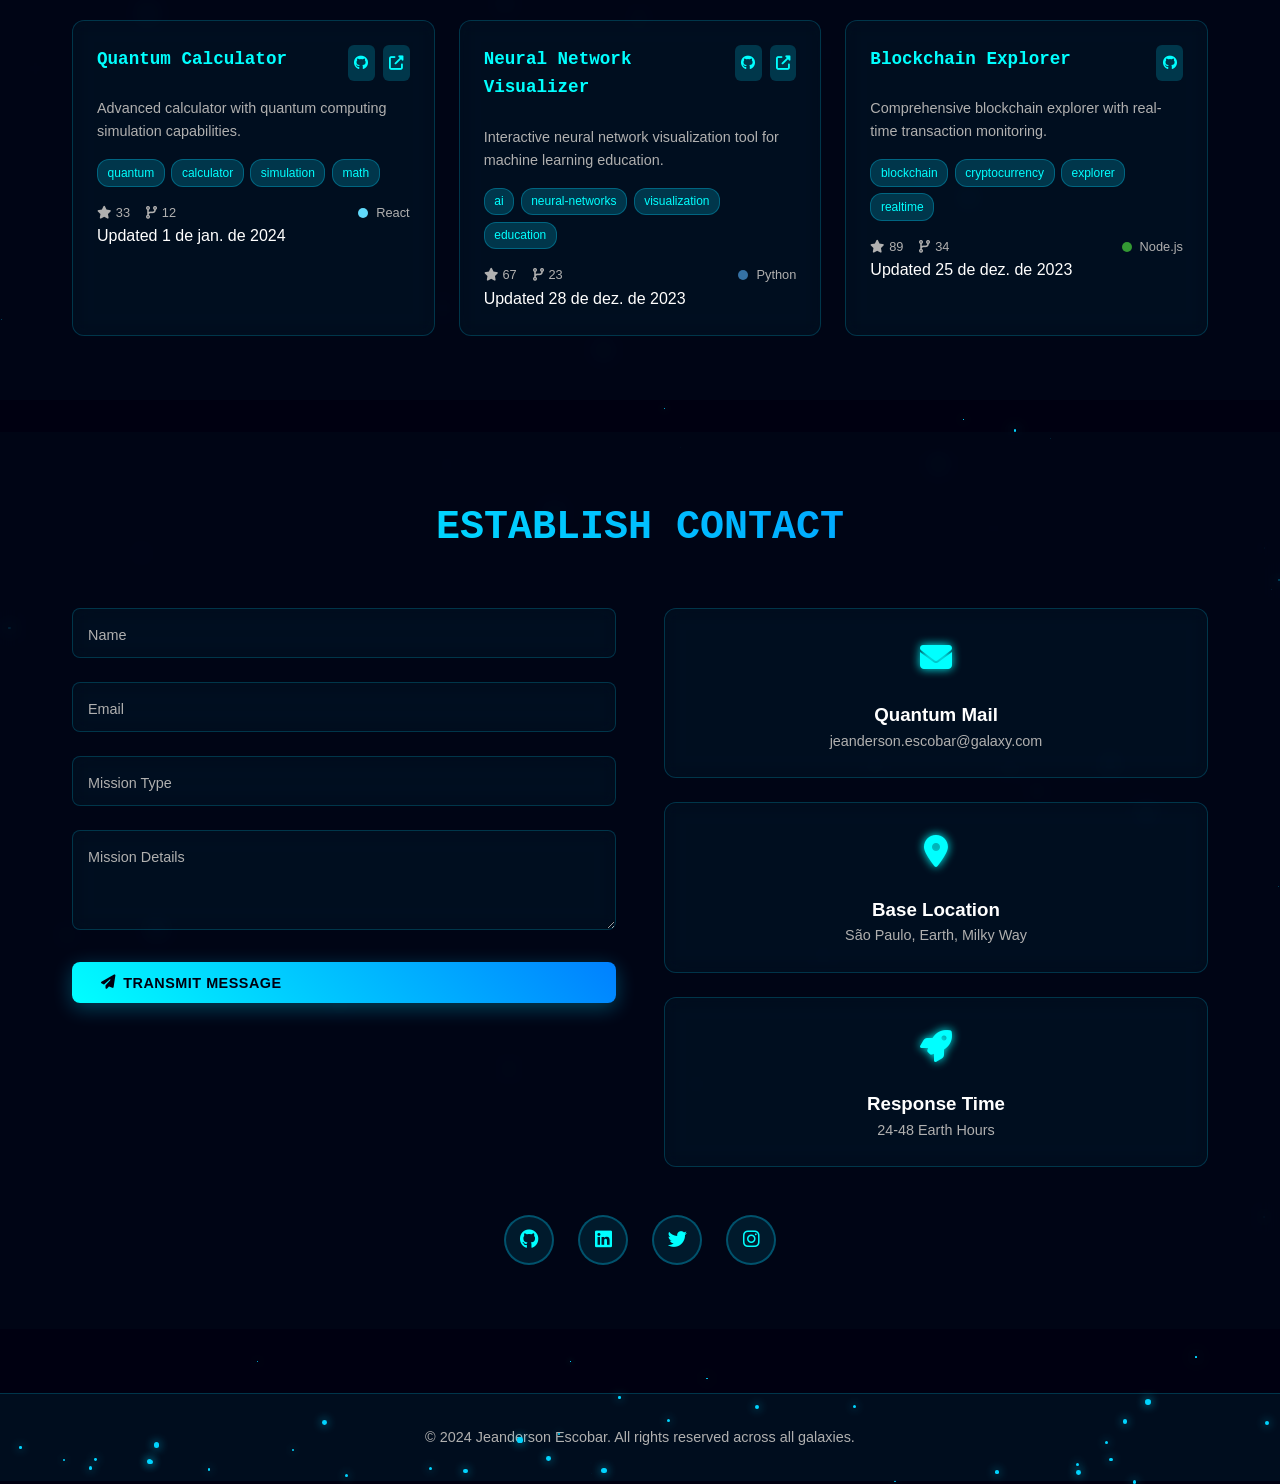
==== commit f1a83732: "M" ====
--- a/index-fixed.html
+++ b/index-fixed.html
@@ -138,7 +138,7 @@
                         <i class="fab fa-react"></i>
                     </div>
                     <h3>Frontend Mastery</h3>
-                    <p>React, Vue.js, Angular, TypeScript, Flutter</p>
+                    <p>React, Vue.js, Angular, Flutter, CSS/SCSS</p>
                     <div class="skill-level">
                         <div class="level-bar" data-level="95"></div>
                     </div>
